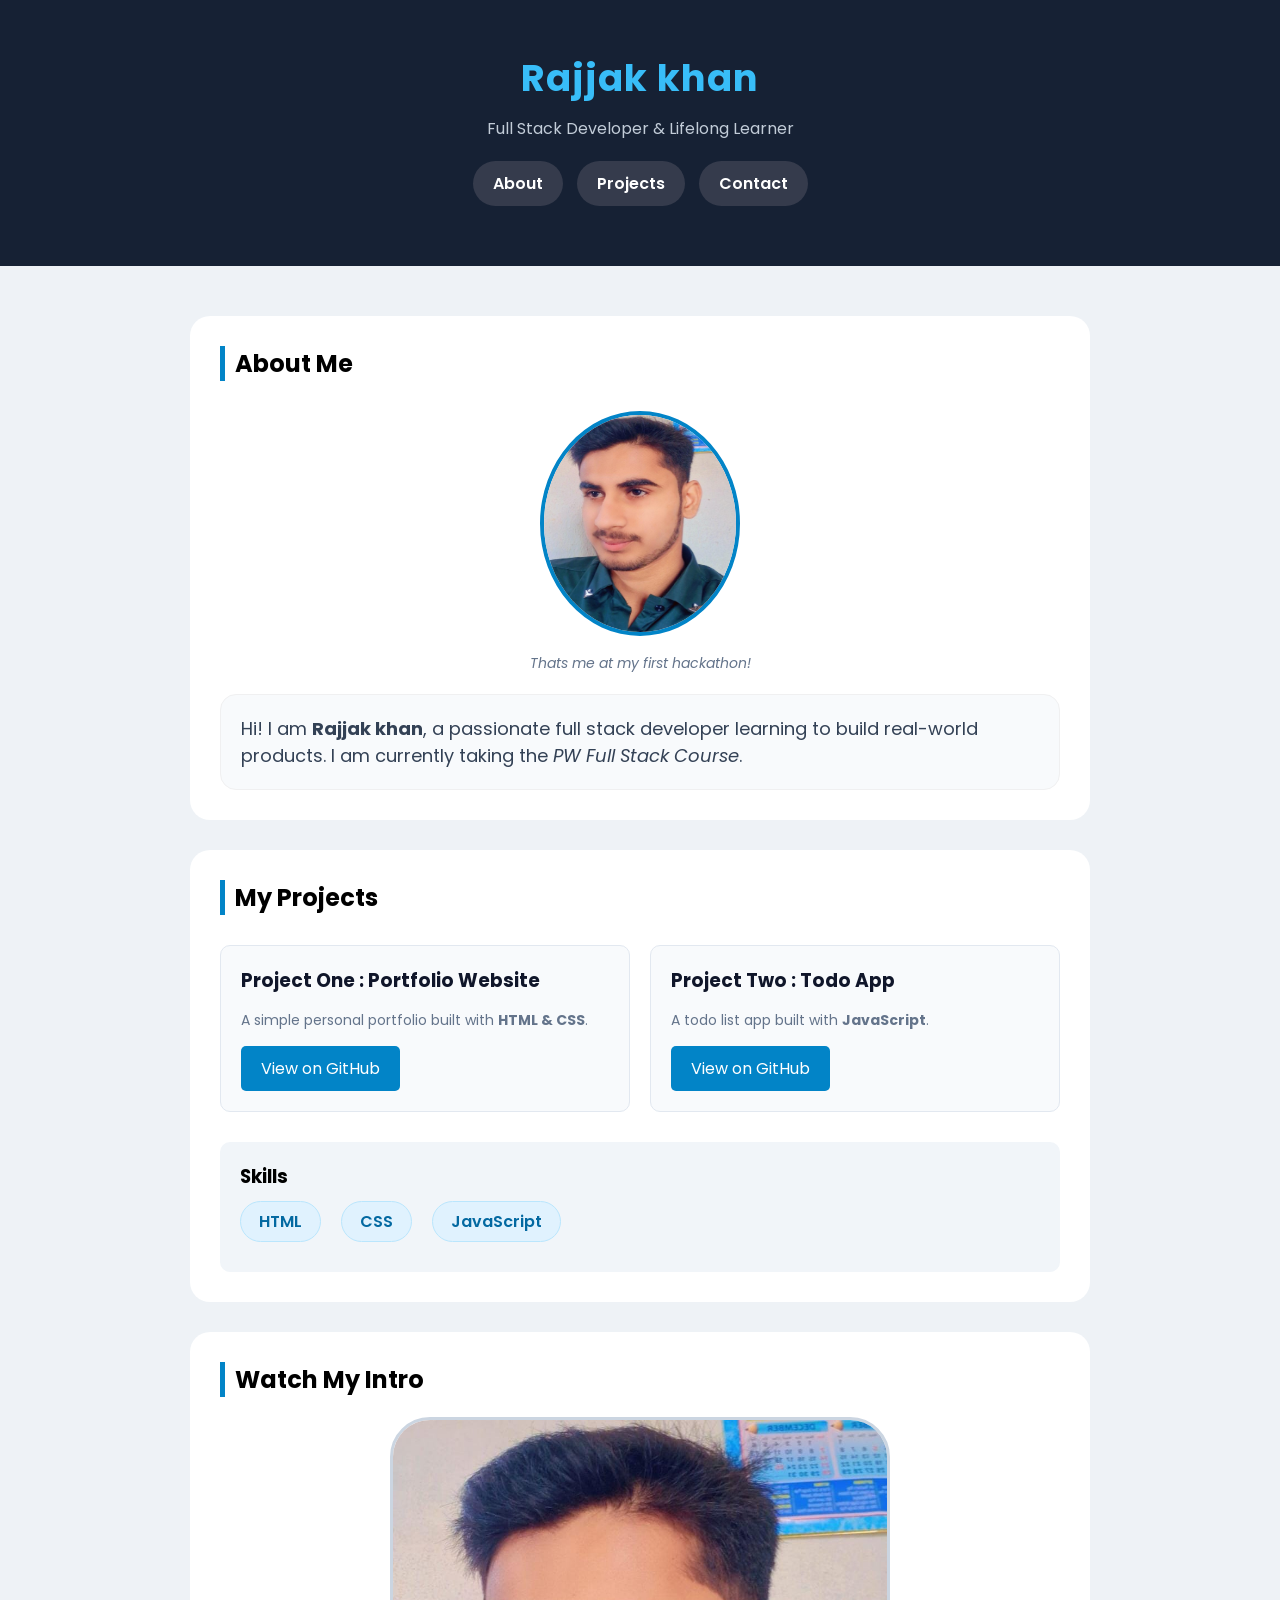
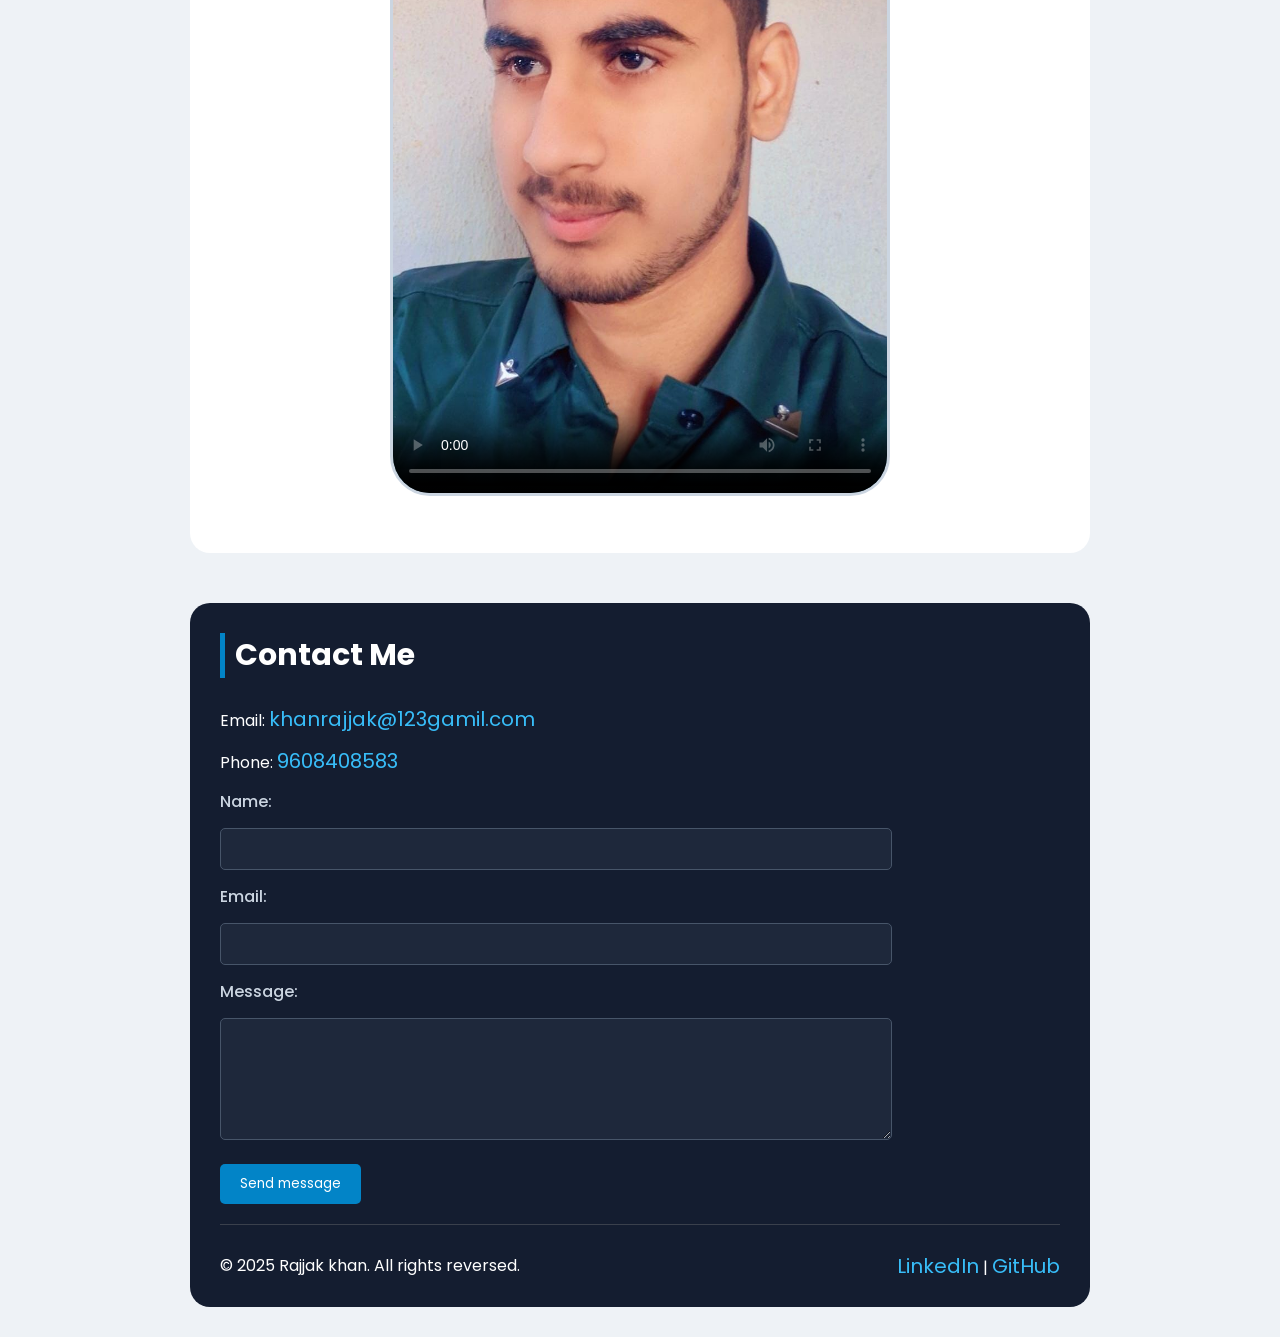
==== Portfolio.html @ 331673cd "my first portfolio" ====
<!DOCTYPE html>
<html lang="en">

<head>
    <meta charset="UTF-8">
    <meta name="viewport" content="width=device-width, initial-scale=1.0">
    <title>Rajjak khan | portfolio</title>
    <link rel="stylesheet" href="style.css">
</head>

<body>
    <header>
        <h1>Rajjak khan</h1>
        <p>Full Stack Developer & Lifelong Learner
        </p>
        <nav>
            <a href="#About">About</a>
            <a href="#Projects">Projects</a>
            <a href="#Contact">Contact</a>

        </nav>

    </header>

    <main>
        <section id="About">
            <h2>About Me</h2>
            <figure>
                <img src="image.png" width="200px" height="225px" alt="">
                <figcaption>Thats me at my first hackathon!</figcaption>

            </figure>
            <p>Hi! I am <strong>Rajjak khan</strong>, a passionate full stack developer learning to build real-world
                products. I am currently taking the <em>PW Full Stack Course</em>.</p>

        </section>
        <section id="Projects">
            <h2>My Projects</h2>
            <div id="projects-card">
                <article>
                    <h3>Project One : Portfolio Website</h3>
                    <p>A simple personal portfolio built with <strong>HTML & CSS</strong>.</p>
                    <a href="">View on GitHub</a>
                </article>

                <article>
                    <h3>Project Two : Todo App</h3>
                    <p>A todo list app built with <strong>JavaScript</strong>.</p>
                    <a href="">View on GitHub</a>
                </article>
            </div>

            <div id="skills">
                <h3>Skills</h3>
                <ul>
                    <li>HTML</li>
                    <li>CSS</li>
                    <li>JavaScript</li>

                </ul>


            </div>


        </section>
        <section id="Contact">
            <h2>Watch My Intro</h2>
            <video src="Medium.mp4" width="500px" height="300px" controls poster="image.png"></video>

        </section>

    </main>

    <footer>
        <h2>Contact Me</h2>
        <p>Email: <a href="Mailto:khanrajjak@123gamil.com">khanrajjak@123gamil.com</a></p>
        <p>Phone: <a href="tel:9608408583">9608408583</a></p>

        <form action="">
            <label for="Name">Name:</label>
            <input type="text" id="Name">
            <br>
            <label for="Email">Email:</label>
            <input type="text" id="Email">
            <br>
            <label for="Message">Message:</label>
            <textarea name="Message" id="Message" rows="5" cols="40"></textarea>
            <br>
            <button type="Submit">Send message</button>
        </form>

        <div id="lower-footer">
            <p> &copy; 2025 Rajjak khan. All rights reversed.</p>
            <p>
                <a href="">LinkedIn</a> | <a href="">GitHub</a>
            </p>
        </div>

    </footer>








</body>

</html>
---- style.css ----
@import url('https://fonts.googleapis.com/css2?family=Poppins:ital,wght@0,100;0,200;0,300;0,400;0,500;0,600;0,700;0,800;0,900;1,100;1,200;1,300;1,400;1,500;1,600;1,700;1,800;1,900&display=swap');



* {
    margin: 0;
    padding: 0;
    box-sizing: border-box;
    font-family: "Poppins", sans-serif;
}

body {
    background-color: #EEF2F6;


}

header {
    background-color: #162134;
    color: white;
    text-align: center;
    padding: 50px 0;


}

h1 {
    color: #38BDF8;
    font-size: 37px;
    letter-spacing: 1px;

}

header p {

    color: #C2CCD8;
    padding: 10px 0;
}

header nav a {
    display: inline-block;
    text-decoration: none;
    background-color: #353B4C;
    color: white;
    border-radius: 30px;
    padding: 10px 20px;
    margin: 10px 5px;
    font-weight: 600;
}

header nav a:hover {

    background-color: #0284C7;


}


main {
    margin: 50px auto;
    /* background-color: white; */
    max-width: 900px;
}

#About,
#Projects,
#Contact {
    background-color: white;
    padding: 30px;
    border-radius: 20px;
    margin-bottom: 30px;

}

#About h2,
#Projects h2,
#Contact h2 {
    border-left: 5px solid #0284C7;
    padding-left: 10px;
}

#About figure {
    text-align: center;
    padding: 20px 0;

}

#About figure img {
    border-radius: 50%;
    border: 4px solid #0284C7;
    margin: 10px 0;
    transition: all 1s;
}

#About figure img:hover {
    transform: scale(1.1);
    box-shadow: 0px 10px 10px rgba(0, 0, 0, 0.101);

}


#About figure figcaption {
    color: #64748B;
    font-style: italic;
    font-size: 14px;

}

#About p {
    border-radius: 16px;
    background-color: #F8FAFC;
    padding: 20px;
    border: 1px solid #f0f0f1;
    font-size: 18px;
    color: #334155;
}

#projects-card {
    display: flex;
    gap: 20px;
    margin: 30px 0;
    flex-wrap: wrap;
}

#projects-card article {
    flex: 1;
    background-color: #F8FAFC;
    padding: 20px;
    border-radius: 10px;
    /* flex-direction: column; */
    /* gap: 10px; */
    border: 1px solid #E2E8F0;
    color: #10162A;
    transition: all 0.5s;
}

#projects-card article:hover {
    transform: translateY(-5px);
    box-shadow: 0px 10px 10px rgba(0, 0, 0, 0.101);
}

#projects-card article p {
    font-size: 14px;
    color: #64748B;
    margin: 15px 0;

}


#projects-card article a {
    border-radius: 5px;
    background-color: #0284C7;
    padding: 10px 20px;
    display: inline-block;
    color: white;
    text-decoration: none;
}

#skills {
    background-color: #F1F5F9;
    border-radius: 10px;
    padding: 20px;
}

#skills ul {
    list-style-type: none;
    display: flex;
    gap: 20px;
    padding: 10px 0;
    flex-wrap: wrap;
}

#skills ul li {
    background-color: #E0F2FE;
    border-radius: 30px;
    border: 1px solid #BAE6FD;
    padding: 7px 18px;
    color: #0369A1;
    font-weight: 600;
}

#Contact {
    text-align: center;

}

#Contact h2 {
    text-align: left;

}


#Contact video {
    margin: 20px 0;
    /* padding: 30px; */
    object-fit: cover;
    max-width: 100%;
    height: auto;
    border-radius: 40px;
    border: 3px solid #CBD5E1;
}


footer {
    margin: 50px auto;
    max-width: 900px;
    background-color: #141D30;
    padding: 30px 30px 0;
    border-radius: 20px;
    margin-bottom: 30px;

}

footer h2 {
    border-left: 5px solid #0284C7;
    padding-left: 10px;
    color: white;
    font-size: 30px;
    margin-bottom: 20px;
}

footer p {
    color: white;
    padding: 6px 0;

}

footer p a {
    text-decoration: none;
    color: #38BDF8;
    font-size: 20px;
}

footer p a:hover {
    text-decoration: underline;
    color: #38BDF8;
}


form label {
    display: block;
    margin: 7px 0;
    color: #CBD5E1;
    font-weight: 500;

}

form {
    max-width: 80%;
}


form input[type="text"],
form input[type="email"],
textarea {
    width: 100%;
    background-color: #1E283B;
    outline: none;
    border: 1px solid #475569;
    border-radius: 5px;
    padding: 10px 20px;
    color: white;
    margin: 7px 0;
}


form button {
    background-color: #0284C7;
    border-radius: 5px;
    padding: 10px 20px;
    display: inline-block;
    color: white;
    outline: none;
    border: none;
    margin: 10px 0;
}

#lower-footer {
    display: flex;
    justify-content: space-between;
    align-items: center;
    border-top: 1px solid rgba(128, 128, 128, 0.348);
    padding: 20px 0;
    margin-top: 10px;
    flex-wrap: wrap;

}
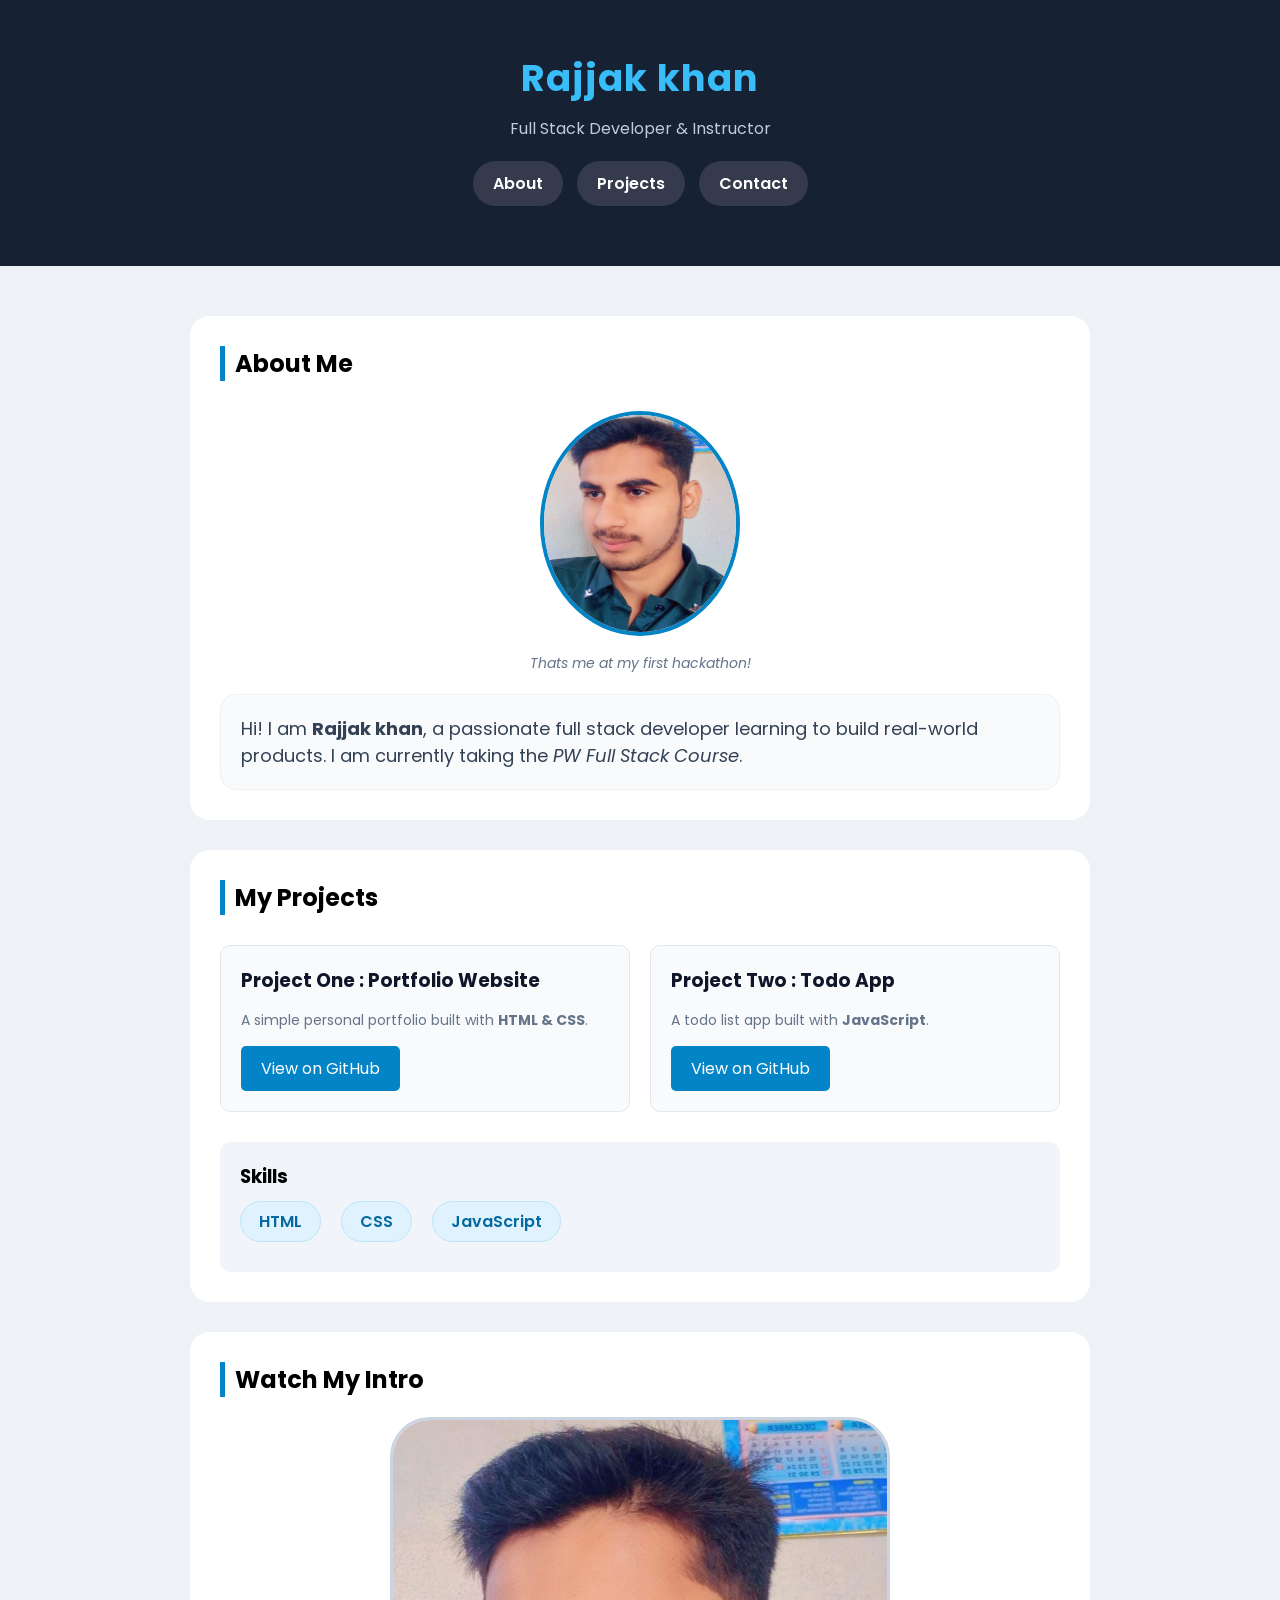
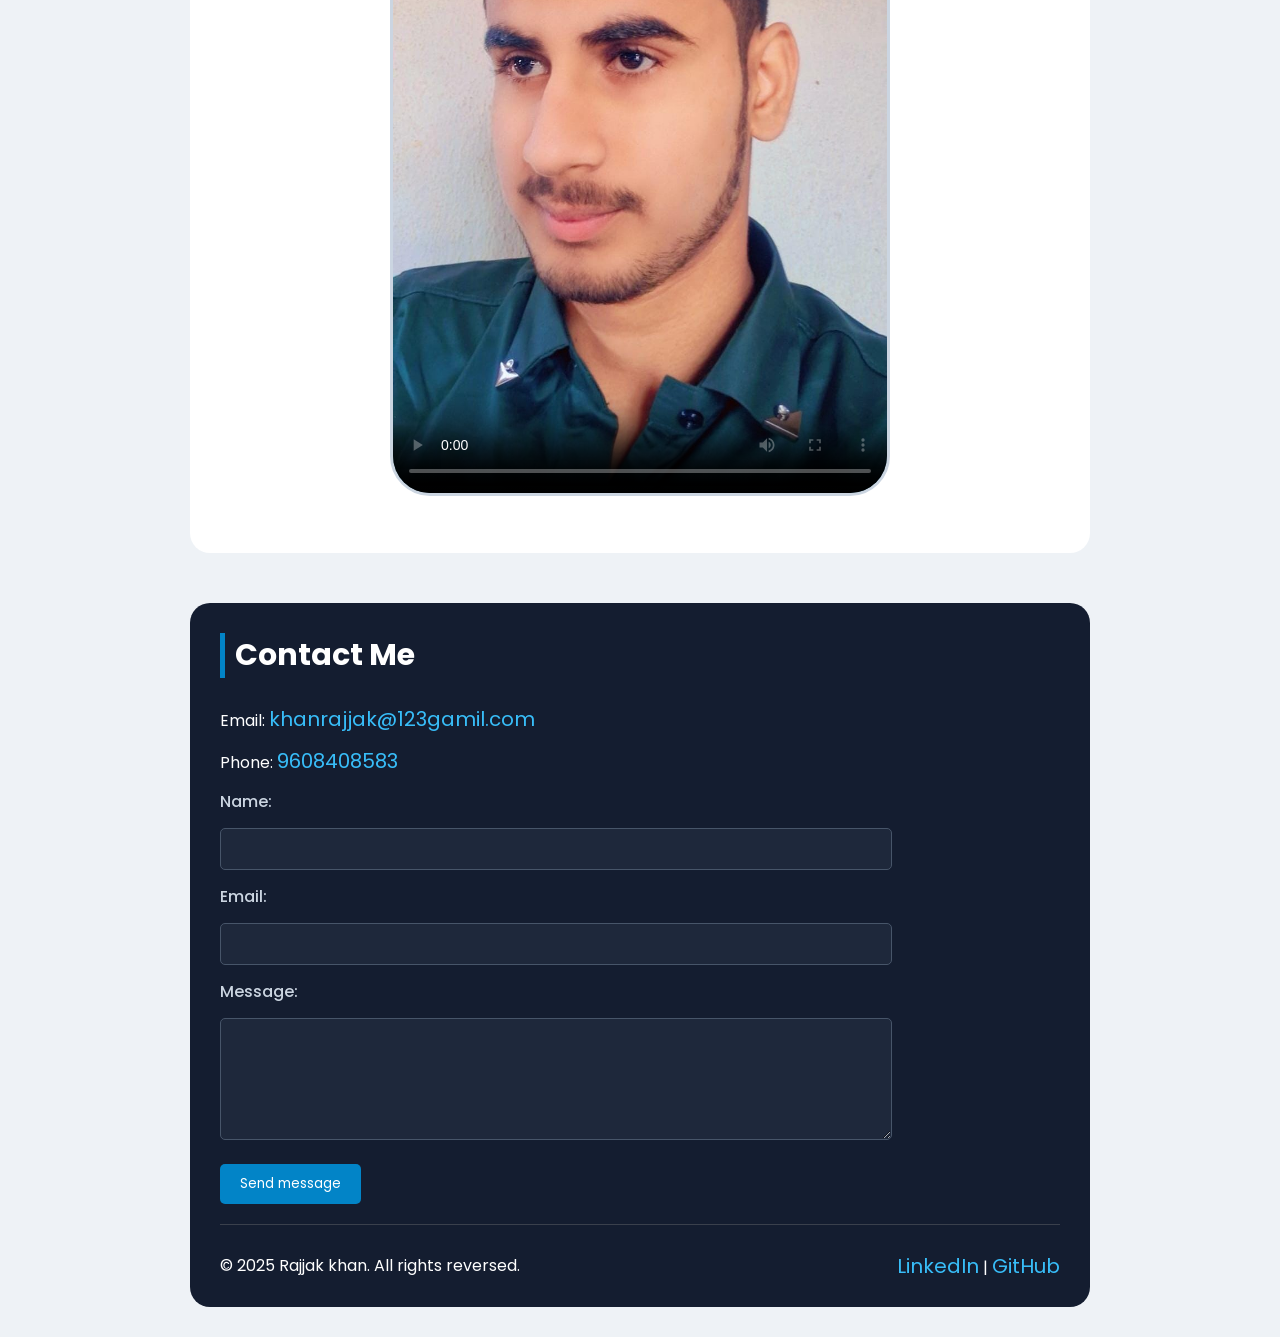
==== commit fb68086a: "change description" ====
--- a/Portfolio.html
+++ b/Portfolio.html
@@ -11,7 +11,7 @@
 <body>
     <header>
         <h1>Rajjak khan</h1>
-        <p>Full Stack Developer & Lifelong Learner
+        <p>Full Stack Developer & Instructor
         </p>
         <nav>
             <a href="#About">About</a>
